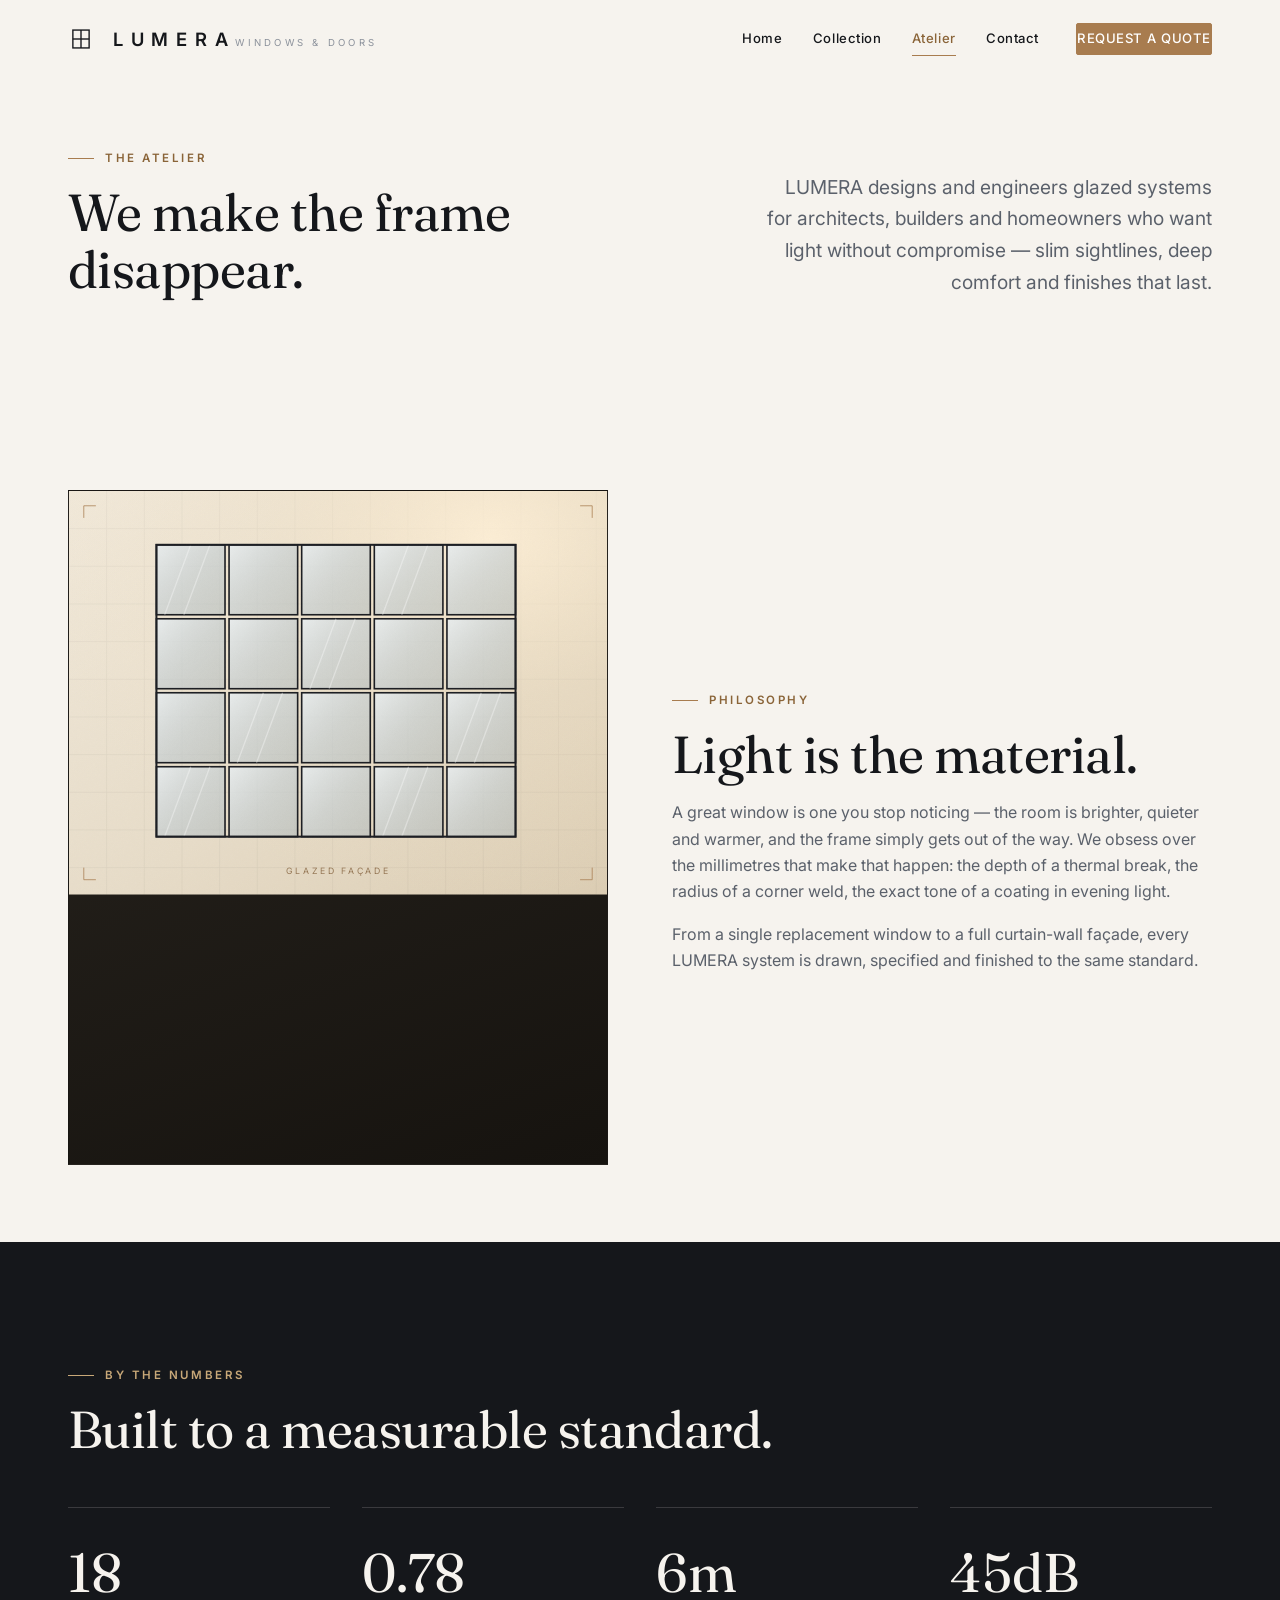
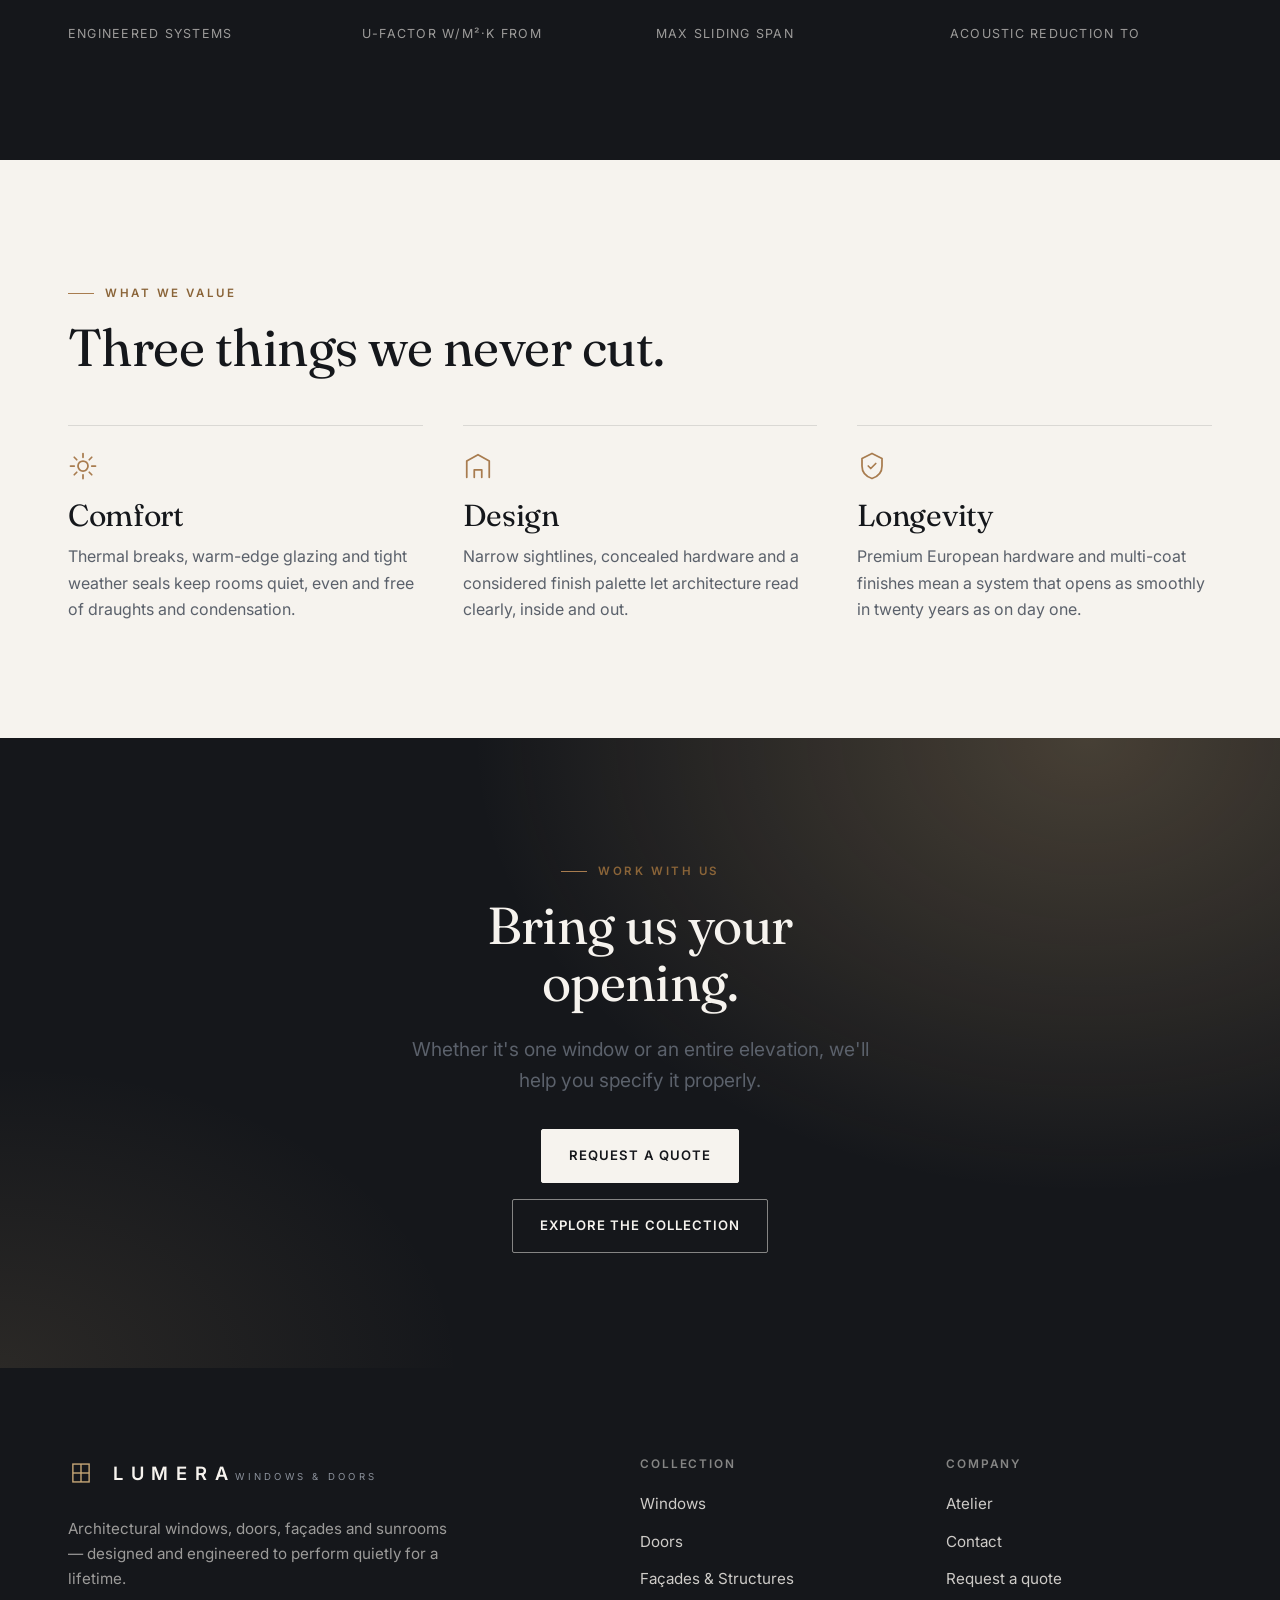
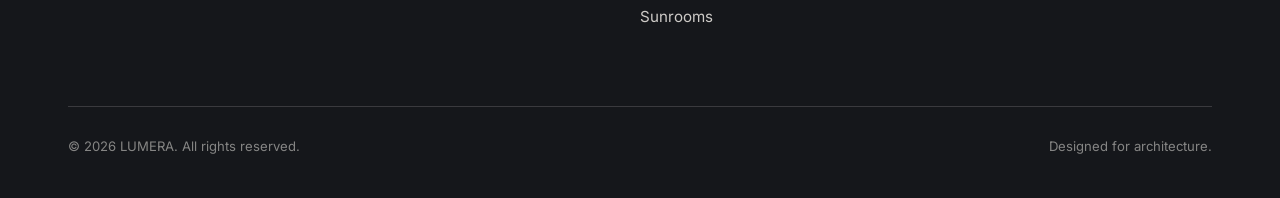
==== about.html @ 0ea1a7c3 "Build LUMERA windows & doors website Premium, fully-rebranded marketing & catalogue site for LUMERA " ====
<!DOCTYPE html>
<html lang="en">
<head>
  <meta charset="UTF-8" />
  <meta name="viewport" content="width=device-width, initial-scale=1.0" />
  <title>Atelier — LUMERA Windows &amp; Doors</title>
  <meta name="description" content="LUMERA is a house of glazed architecture — precision aluminium, natural timber and high-performance glass, engineered into systems that disappear into the design." />
  <link rel="icon" type="image/svg+xml" href="assets/img/favicon.svg" />
  <link rel="preconnect" href="https://fonts.googleapis.com" />
  <link rel="preconnect" href="https://fonts.gstatic.com" crossorigin />
  <link rel="stylesheet" href="assets/css/styles.css" />
</head>
<body>
  <header class="site-header is-solid">
    <div class="container site-header__inner">
      <a class="brand" href="index.html" aria-label="LUMERA home">
        <svg class="brand__mark" viewBox="0 0 32 32" aria-hidden="true"><g fill="none" stroke="currentColor" stroke-width="1.7"><rect x="6" y="5" width="20" height="22"/><line x1="16" y1="5" x2="16" y2="27"/><line x1="6" y1="16" x2="26" y2="16"/></g></svg>
        <span><span class="brand__name">LUMERA</span><span class="brand__sub">Windows &amp; Doors</span></span>
      </a>
      <button class="nav-toggle" aria-label="Menu" aria-expanded="false"><span></span><span></span><span></span></button>
      <nav class="nav">
        <a href="index.html">Home</a>
        <a href="products.html">Collection</a>
        <a href="about.html" aria-current="page">Atelier</a>
        <a href="contact.html">Contact</a>
        <a class="btn btn--bronze nav__cta" href="contact.html">Request a quote</a>
      </nav>
    </div>
  </header>

  <main>
    <section class="section" style="padding-top:140px">
      <div class="container">
        <div class="section-head section-head--split">
          <div class="reveal">
            <span class="eyebrow">The atelier</span>
            <h2>We make the frame disappear.</h2>
          </div>
          <div class="section-head__aside reveal">
            <p class="lead">LUMERA designs and engineers glazed systems for architects, builders and homeowners who want light without compromise — slim sightlines, deep comfort and finishes that last.</p>
          </div>
        </div>
      </div>
    </section>

    <section class="section section--tight">
      <div class="container">
        <div class="split">
          <div class="split__media reveal" data-scene="Curtain Wall" data-scene-label="Glazed façade"></div>
          <div class="reveal">
            <span class="eyebrow">Philosophy</span>
            <h2>Light is the material.</h2>
            <p class="muted mt-2">A great window is one you stop noticing — the room is brighter, quieter and warmer, and the frame simply gets out of the way. We obsess over the millimetres that make that happen: the depth of a thermal break, the radius of a corner weld, the exact tone of a coating in evening light.</p>
            <p class="muted mt-2">From a single replacement window to a full curtain-wall façade, every LUMERA system is drawn, specified and finished to the same standard.</p>
          </div>
        </div>
      </div>
    </section>

    <section class="section section--dark">
      <div class="container">
        <div class="section-head reveal">
          <span class="eyebrow">By the numbers</span>
          <h2>Built to a measurable standard.</h2>
        </div>
        <dl class="grid stats">
          <div class="stat reveal"><dd>18</dd><dt>Engineered systems</dt></div>
          <div class="stat reveal"><dd>0.78</dd><dt>U-factor W/m²·K from</dt></div>
          <div class="stat reveal"><dd>6m</dd><dt>Max sliding span</dt></div>
          <div class="stat reveal"><dd>45dB</dd><dt>Acoustic reduction to</dt></div>
        </dl>
      </div>
    </section>

    <section class="section">
      <div class="container">
        <div class="section-head reveal">
          <span class="eyebrow">What we value</span>
          <h2>Three things we never cut.</h2>
        </div>
        <div class="grid values">
          <div class="value reveal">
            <svg class="value__icon" viewBox="0 0 24 24" fill="none" stroke="currentColor" stroke-width="1.4" stroke-linecap="round" stroke-linejoin="round"><circle cx="12" cy="12" r="4"/><path d="M12 2v3M12 19v3M2 12h3M19 12h3M5 5l2 2M17 17l2 2M19 5l-2 2M7 17l-2 2"/></svg>
            <h3>Comfort</h3>
            <p>Thermal breaks, warm-edge glazing and tight weather seals keep rooms quiet, even and free of draughts and condensation.</p>
          </div>
          <div class="value reveal">
            <svg class="value__icon" viewBox="0 0 24 24" fill="none" stroke="currentColor" stroke-width="1.4" stroke-linecap="round" stroke-linejoin="round"><path d="M3 21V8l9-5 9 5v13"/><path d="M9 21v-6h6v6"/></svg>
            <h3>Design</h3>
            <p>Narrow sightlines, concealed hardware and a considered finish palette let architecture read clearly, inside and out.</p>
          </div>
          <div class="value reveal">
            <svg class="value__icon" viewBox="0 0 24 24" fill="none" stroke="currentColor" stroke-width="1.4" stroke-linecap="round" stroke-linejoin="round"><path d="M12 2 4 6v6c0 5 3.4 8.5 8 10 4.6-1.5 8-5 8-10V6z"/><path d="m9 12 2 2 4-4"/></svg>
            <h3>Longevity</h3>
            <p>Premium European hardware and multi-coat finishes mean a system that opens as smoothly in twenty years as on day one.</p>
          </div>
        </div>
      </div>
    </section>

    <section class="section cta">
      <div class="cta__bg"></div>
      <div class="container cta__inner reveal">
        <span class="eyebrow">Work with us</span>
        <h2>Bring us your opening.</h2>
        <p class="lead" style="margin-inline:auto">Whether it's one window or an entire elevation, we'll help you specify it properly.</p>
        <div class="cta__actions">
          <a class="btn btn--on-dark" href="contact.html">Request a quote</a>
          <a class="btn btn--ghost" style="border-color:rgba(246,243,238,.5);color:var(--bone)" href="products.html">Explore the collection</a>
        </div>
      </div>
    </section>
  </main>

  <footer class="site-footer">
    <div class="container">
      <div class="footer-grid">
        <div>
          <a class="brand" href="index.html">
            <svg class="brand__mark" viewBox="0 0 32 32" aria-hidden="true" style="color:var(--bronze-soft)"><g fill="none" stroke="currentColor" stroke-width="1.7"><rect x="6" y="5" width="20" height="22"/><line x1="16" y1="5" x2="16" y2="27"/><line x1="6" y1="16" x2="26" y2="16"/></g></svg>
            <span><span class="brand__name">LUMERA</span><span class="brand__sub">Windows &amp; Doors</span></span>
          </a>
          <p class="footer-about">Architectural windows, doors, façades and sunrooms — designed and engineered to perform quietly for a lifetime.</p>
        </div>
        <div class="footer-col">
          <h4>Collection</h4>
          <ul>
            <li><a href="products.html?category=windows">Windows</a></li>
            <li><a href="products.html?category=doors">Doors</a></li>
            <li><a href="products.html?category=facades">Façades &amp; Structures</a></li>
            <li><a href="products.html?category=sunrooms">Sunrooms</a></li>
          </ul>
        </div>
        <div class="footer-col">
          <h4>Company</h4>
          <ul>
            <li><a href="about.html">Atelier</a></li>
            <li><a href="contact.html">Contact</a></li>
            <li><a href="contact.html">Request a quote</a></li>
          </ul>
        </div>
      </div>
      <div class="footer-bottom">
        <span>© <span data-year>2026</span> LUMERA. All rights reserved.</span>
        <span>Designed for architecture.</span>
      </div>
    </div>
  </footer>

  <script src="assets/js/products.js"></script>
  <script src="assets/js/art.js"></script>
  <script src="assets/js/main.js"></script>
</body>
</html>
---- assets/css/styles.css ----
/* ==========================================================================
   LUMERA — Windows & Doors
   Design system
   ========================================================================== */

@import url("https://fonts.googleapis.com/css2?family=Fraunces:ital,opsz,wght@0,9..144,400;0,9..144,500;0,9..144,600;1,9..144,400&family=Inter:wght@400;500;600&display=swap");

:root {
  /* Palette */
  --ink:        #15171b;
  --ink-2:      #2b2f36;
  --ink-soft:   #5b616b;
  --ink-faint:  #8b919b;
  --bone:       #f6f3ee;
  --bone-2:     #efeae1;
  --white:      #ffffff;
  --bronze:     #a87c4f;
  --bronze-deep:#8a6438;
  --bronze-soft:#c8a878;
  --line:       rgba(21, 23, 27, 0.12);
  --line-soft:  rgba(21, 23, 27, 0.07);
  --line-dark:  rgba(246, 243, 238, 0.16);

  /* Type */
  --serif: "Fraunces", Georgia, "Times New Roman", serif;
  --sans:  "Inter", system-ui, -apple-system, "Segoe UI", Roboto, sans-serif;

  /* Spacing / shape */
  --container: 1240px;
  --gap: clamp(1.25rem, 4vw, 2.5rem);
  --radius: 2px;
  --shadow: 0 24px 60px -30px rgba(21, 23, 27, 0.35);
  --ease: cubic-bezier(0.22, 0.61, 0.36, 1);
}

/* ---------- Reset ---------- */
*, *::before, *::after { box-sizing: border-box; }
* { margin: 0; }
html { scroll-behavior: smooth; -webkit-text-size-adjust: 100%; }
body {
  font-family: var(--sans);
  font-size: 16px;
  line-height: 1.65;
  color: var(--ink);
  background: var(--bone);
  -webkit-font-smoothing: antialiased;
  text-rendering: optimizeLegibility;
}
img, svg { display: block; max-width: 100%; }
a { color: inherit; text-decoration: none; }
button { font: inherit; cursor: pointer; }
ul { list-style: none; padding: 0; }

/* ---------- Layout ---------- */
.container {
  width: 100%;
  max-width: var(--container);
  margin-inline: auto;
  padding-inline: clamp(1.25rem, 5vw, 3rem);
}
.section { padding-block: clamp(4rem, 9vw, 8rem); }
.section--tight { padding-block: clamp(3rem, 6vw, 5rem); }
.section--dark { background: var(--ink); color: var(--bone); }
.section--bone2 { background: var(--bone-2); }

/* ---------- Typography ---------- */
.display {
  font-family: var(--serif);
  font-weight: 400;
  line-height: 1.04;
  letter-spacing: -0.01em;
  font-size: clamp(2.6rem, 7vw, 5.4rem);
}
h1, h2, h3, h4 { font-family: var(--serif); font-weight: 400; line-height: 1.1; letter-spacing: -0.01em; }
h2 { font-size: clamp(2rem, 4.5vw, 3.25rem); }
h3 { font-size: clamp(1.4rem, 2.5vw, 1.9rem); }

.eyebrow {
  font-family: var(--sans);
  font-size: 0.72rem;
  font-weight: 600;
  letter-spacing: 0.22em;
  text-transform: uppercase;
  color: var(--bronze-deep);
  display: inline-flex;
  align-items: center;
  gap: 0.7rem;
}
.eyebrow::before {
  content: "";
  width: 26px;
  height: 1px;
  background: var(--bronze);
}
.section--dark .eyebrow { color: var(--bronze-soft); }
.section--dark .eyebrow::before { background: var(--bronze-soft); }

.lead { font-size: clamp(1.05rem, 1.6vw, 1.2rem); color: var(--ink-soft); max-width: 60ch; }
.section--dark .lead { color: rgba(246, 243, 238, 0.72); }
.muted { color: var(--ink-soft); }

/* ---------- Buttons ---------- */
.btn {
  display: inline-flex;
  align-items: center;
  gap: 0.6rem;
  padding: 0.95rem 1.7rem;
  font-size: 0.82rem;
  font-weight: 600;
  letter-spacing: 0.08em;
  text-transform: uppercase;
  border: 1px solid var(--ink);
  border-radius: var(--radius);
  background: var(--ink);
  color: var(--bone);
  transition: background 0.35s var(--ease), color 0.35s var(--ease),
              border-color 0.35s var(--ease), transform 0.35s var(--ease);
}
.btn:hover { background: transparent; color: var(--ink); transform: translateY(-2px); }
.btn--ghost { background: transparent; color: var(--ink); }
.btn--ghost:hover { background: var(--ink); color: var(--bone); }
.btn--bronze { background: var(--bronze); border-color: var(--bronze); color: var(--white); }
.btn--bronze:hover { background: transparent; color: var(--bronze-deep); border-color: var(--bronze-deep); }
.btn--on-dark { border-color: var(--bone); background: var(--bone); color: var(--ink); }
.btn--on-dark:hover { background: transparent; color: var(--bone); }

.textlink {
  display: inline-flex;
  align-items: center;
  gap: 0.5rem;
  font-size: 0.82rem;
  font-weight: 600;
  letter-spacing: 0.06em;
  text-transform: uppercase;
  color: var(--ink);
  padding-bottom: 2px;
  border-bottom: 1px solid var(--line);
  transition: gap 0.3s var(--ease), border-color 0.3s var(--ease);
}
.textlink:hover { gap: 0.85rem; border-color: var(--bronze); }
.textlink svg { width: 16px; height: 16px; }

/* ==========================================================================
   Header
   ========================================================================== */
.site-header {
  position: fixed;
  inset: 0 0 auto 0;
  z-index: 100;
  transition: background 0.4s var(--ease), box-shadow 0.4s var(--ease),
              border-color 0.4s var(--ease);
  border-bottom: 1px solid transparent;
}
.site-header__inner {
  display: flex;
  align-items: center;
  justify-content: space-between;
  height: 78px;
}
.site-header.is-solid {
  background: rgba(246, 243, 238, 0.86);
  backdrop-filter: blur(14px);
  -webkit-backdrop-filter: blur(14px);
  border-bottom-color: var(--line-soft);
}
.site-header.is-dark:not(.is-solid) { color: var(--bone); }

.brand { display: inline-flex; align-items: center; gap: 0.7rem; }
.brand__mark { width: 26px; height: 26px; flex: none; }
.brand__name {
  font-family: var(--sans);
  font-weight: 600;
  font-size: 1.15rem;
  letter-spacing: 0.42em;
  padding-left: 0.42em; /* optical balance for tracking */
}
.brand__sub {
  font-size: 0.6rem;
  letter-spacing: 0.34em;
  text-transform: uppercase;
  color: var(--ink-faint);
  margin-top: 2px;
}
.is-dark:not(.is-solid) .brand__sub { color: rgba(246,243,238,0.6); }

.nav { display: flex; align-items: center; gap: clamp(1.2rem, 2.4vw, 2.4rem); }
.nav a {
  font-size: 0.82rem;
  font-weight: 500;
  letter-spacing: 0.04em;
  position: relative;
  padding: 0.25rem 0;
  transition: color 0.3s var(--ease);
}
.nav a::after {
  content: "";
  position: absolute;
  left: 0; bottom: -2px;
  width: 0; height: 1px;
  background: var(--bronze);
  transition: width 0.3s var(--ease);
}
.nav a:hover::after, .nav a[aria-current="page"]::after { width: 100%; }
.nav a[aria-current="page"] { color: var(--bronze-deep); }
.is-dark:not(.is-solid) .nav a[aria-current="page"] { color: var(--bronze-soft); }
.nav__cta { margin-left: 0.4rem; }

.nav-toggle { display: none; }

@media (max-width: 900px) {
  .nav__cta { display: none; }
}
@media (max-width: 760px) {
  .nav-toggle {
    display: inline-flex;
    flex-direction: column;
    gap: 5px;
    background: none;
    border: 0;
    padding: 8px;
  }
  .nav-toggle span {
    width: 24px; height: 2px;
    background: currentColor;
    transition: transform 0.3s var(--ease), opacity 0.3s var(--ease);
  }
  body.nav-open .nav-toggle span:nth-child(1) { transform: translateY(7px) rotate(45deg); }
  body.nav-open .nav-toggle span:nth-child(2) { opacity: 0; }
  body.nav-open .nav-toggle span:nth-child(3) { transform: translateY(-7px) rotate(-45deg); }

  .nav {
    position: fixed;
    inset: 78px 0 auto 0;
    flex-direction: column;
    align-items: flex-start;
    gap: 0;
    background: var(--bone);
    color: var(--ink);
    border-bottom: 1px solid var(--line);
    padding: 1rem clamp(1.25rem, 5vw, 3rem) 2rem;
    transform: translateY(-12px);
    opacity: 0;
    pointer-events: none;
    transition: transform 0.3s var(--ease), opacity 0.3s var(--ease);
  }
  body.nav-open .nav { transform: translateY(0); opacity: 1; pointer-events: auto; }
  .nav a { width: 100%; padding: 1rem 0; border-bottom: 1px solid var(--line-soft); font-size: 1rem; }
}

/* ==========================================================================
   Hero
   ========================================================================== */
.hero {
  position: relative;
  min-height: 100svh;
  display: flex;
  align-items: flex-end;
  color: var(--bone);
  overflow: hidden;
  background: linear-gradient(180deg, #2a2622 0%, #1b1814 40%, #14110e 100%);
}
.hero__bg {
  position: absolute;
  inset: 0;
  background:
    radial-gradient(120% 90% at 78% 8%, rgba(200, 168, 120, 0.30), transparent 55%),
    radial-gradient(140% 120% at 16% 100%, rgba(20, 17, 14, 0.9), transparent 60%),
    linear-gradient(180deg, #322b24 0%, #1d1813 55%, #141008 100%);
}
.hero__grid {
  position: absolute;
  inset: 0;
  background-image:
    linear-gradient(rgba(246, 243, 238, 0.05) 1px, transparent 1px),
    linear-gradient(90deg, rgba(246, 243, 238, 0.05) 1px, transparent 1px);
  background-size: 88px 88px;
  mask-image: linear-gradient(180deg, transparent, #000 30%, #000 70%, transparent);
}
.hero__glow {
  position: absolute;
  right: -6%; top: 12%;
  width: 46vw; height: 64vh;
  background: radial-gradient(closest-side, rgba(255, 234, 200, 0.5), transparent 72%);
  filter: blur(8px);
}
.hero__scrim {
  position: absolute;
  inset: 0;
  z-index: 1;
  background:
    linear-gradient(90deg, rgba(15,12,9,0.82) 0%, rgba(15,12,9,0.42) 36%, rgba(15,12,9,0) 68%),
    linear-gradient(0deg, rgba(15,12,9,0.7) 0%, rgba(15,12,9,0) 42%);
  pointer-events: none;
}
.hero__inner { position: relative; z-index: 2; width: 100%; padding-block: clamp(3rem, 9vh, 7rem); }
.hero__eyebrow { color: var(--bronze-soft); }
.hero__eyebrow::before { background: var(--bronze-soft); }
.hero h1 { margin-top: 1.4rem; max-width: 16ch; }
.hero h1 em { font-style: italic; color: var(--bronze-soft); }
.hero__lead { margin-top: 1.6rem; max-width: 48ch; color: rgba(246, 243, 238, 0.78); font-size: clamp(1.05rem, 1.6vw, 1.25rem); }
.hero__actions { margin-top: 2.4rem; display: flex; flex-wrap: wrap; gap: 1rem; }
.hero__meta {
  margin-top: clamp(2.5rem, 6vh, 4.5rem);
  display: flex;
  flex-wrap: wrap;
  gap: clamp(1.5rem, 5vw, 4rem);
  padding-top: 2rem;
  border-top: 1px solid var(--line-dark);
}
.hero__meta div { min-width: 120px; }
.hero__meta dt { font-size: 0.72rem; letter-spacing: 0.16em; text-transform: uppercase; color: rgba(246,243,238,0.55); }
.hero__meta dd { font-family: var(--serif); font-size: clamp(1.6rem, 3vw, 2.4rem); margin-top: 0.3rem; }

.scroll-cue {
  position: absolute;
  left: 50%; bottom: 1.6rem;
  transform: translateX(-50%);
  z-index: 2;
  font-size: 0.66rem;
  letter-spacing: 0.24em;
  text-transform: uppercase;
  color: rgba(246, 243, 238, 0.6);
  display: flex; flex-direction: column; align-items: center; gap: 0.5rem;
}
.scroll-cue span { width: 1px; height: 34px; background: linear-gradient(var(--bronze-soft), transparent); animation: cue 2.2s var(--ease) infinite; }
@keyframes cue { 0%,100% { opacity: 0.2; transform: scaleY(0.5); transform-origin: top; } 50% { opacity: 1; transform: scaleY(1); } }

/* ==========================================================================
   Generic helpers
   ========================================================================== */
.section-head { max-width: var(--container); }
.section-head h2 { margin-top: 1rem; }
.section-head--split {
  display: grid;
  grid-template-columns: 1fr;
  gap: 1.5rem;
  align-items: end;
}
@media (min-width: 880px) {
  .section-head--split { grid-template-columns: 1.5fr 1fr; }
  .section-head--split .section-head__aside { text-align: right; }
}

.grid { display: grid; gap: var(--gap); }

/* ---------- Marquee strip ---------- */
.strip {
  border-block: 1px solid var(--line);
  background: var(--bone-2);
  overflow: hidden;
}
.strip__track {
  display: flex;
  gap: 3rem;
  padding-block: 1.1rem;
  white-space: nowrap;
  width: max-content;
  animation: marquee 38s linear infinite;
}
.strip__track span {
  font-family: var(--serif);
  font-size: 1.1rem;
  color: var(--ink-soft);
  display: inline-flex; align-items: center; gap: 3rem;
}
.strip__track span::after { content: "✦"; color: var(--bronze); font-size: 0.7rem; }
@keyframes marquee { from { transform: translateX(0); } to { transform: translateX(-50%); } }

/* ==========================================================================
   Categories
   ========================================================================== */
.cat-grid { grid-template-columns: 1fr; }
@media (min-width: 720px) { .cat-grid { grid-template-columns: repeat(2, 1fr); } }
@media (min-width: 1040px) { .cat-grid { grid-template-columns: repeat(4, 1fr); } }

.cat-card {
  position: relative;
  display: flex;
  flex-direction: column;
  justify-content: flex-end;
  min-height: 340px;
  padding: 1.6rem;
  border: 1px solid var(--line);
  background: var(--white);
  overflow: hidden;
  transition: transform 0.45s var(--ease), box-shadow 0.45s var(--ease);
}
.cat-card:hover { transform: translateY(-6px); box-shadow: var(--shadow); }
.cat-card__art { position: absolute; inset: 0; overflow: hidden; }
.cat-card__art::after {
  content: "";
  position: absolute; inset: 0;
  background: linear-gradient(180deg, rgba(21,23,27,0) 30%, rgba(21,23,27,0.05) 100%);
}
.cat-card__index { position: relative; font-family: var(--serif); font-size: 0.9rem; color: var(--bronze-deep); }
.cat-card__title { position: relative; margin-top: 0.4rem; }
.cat-card__count { position: relative; margin-top: 0.6rem; font-size: 0.8rem; letter-spacing: 0.04em; color: var(--ink-soft); display: flex; align-items: center; gap: 0.5rem; }
.cat-card__count svg { width: 15px; height: 15px; transition: transform 0.3s var(--ease); }
.cat-card:hover .cat-card__count svg { transform: translateX(4px); }

/* Abstract SVG-ish art via gradients per category */
.art--windows  { background: linear-gradient(135deg, #e9e2d6, #d7cdbb); }
.art--doors    { background: linear-gradient(135deg, #ded6c8, #c9bda8); }
.art--facades  { background: linear-gradient(135deg, #dfe2e4, #c4cace); }
.art--sunrooms { background: linear-gradient(135deg, #ece4d2, #d8c9a9); }
.cat-card__lines {
  position: absolute; inset: 0;
  background-image:
    linear-gradient(rgba(21,23,27,0.10) 1px, transparent 1px),
    linear-gradient(90deg, rgba(21,23,27,0.10) 1px, transparent 1px);
  background-size: 40px 40px;
  mask-image: radial-gradient(120% 90% at 80% 0%, #000, transparent 70%);
}

/* ==========================================================================
   Feature split
   ========================================================================== */
.split { display: grid; gap: clamp(2rem, 5vw, 4rem); align-items: center; }
@media (min-width: 920px) { .split { grid-template-columns: 1fr 1fr; } .split--reverse .split__media { order: 2; } }
.split__media {
  position: relative;
  aspect-ratio: 4 / 5;
  background: linear-gradient(160deg, #2a2620, #16130f);
  overflow: hidden;
  border: 1px solid var(--line);
}
.split__media .placeholder-note { color: rgba(246,243,238,0.5); }
.split__media-grid {
  position: absolute; inset: 0;
  background-image:
    linear-gradient(rgba(200,168,120,0.18) 1px, transparent 1px),
    linear-gradient(90deg, rgba(200,168,120,0.18) 1px, transparent 1px);
  background-size: 56px 56px;
  mask-image: radial-gradient(120% 100% at 50% 10%, #000, transparent 75%);
}
.split__media-glow { position: absolute; inset: 0; background: radial-gradient(80% 60% at 70% 20%, rgba(255,234,200,0.28), transparent 70%); }
.split h2 { margin-top: 1rem; }
.split__list { margin-top: 1.8rem; display: grid; gap: 1.1rem; }
.split__list li { display: grid; grid-template-columns: auto 1fr; gap: 1rem; align-items: start; padding-bottom: 1.1rem; border-bottom: 1px solid var(--line-soft); }
.split__list .n { font-family: var(--serif); color: var(--bronze-deep); font-size: 1.1rem; }
.split__list strong { display: block; font-weight: 600; }
.split__list p { margin-top: 0.2rem; color: var(--ink-soft); font-size: 0.95rem; }

/* ==========================================================================
   Spec / performance band
   ========================================================================== */
.specband { display: grid; gap: 2rem; }
@media (min-width: 760px) { .specband { grid-template-columns: repeat(2, 1fr); } }
@media (min-width: 1040px) { .specband { grid-template-columns: repeat(4, 1fr); } }
.specband__item { padding-top: 1.4rem; border-top: 1px solid var(--line-dark); }
.specband__icon { width: 30px; height: 30px; color: var(--bronze-soft); }
.specband__val { font-family: var(--serif); font-size: clamp(1.6rem, 3vw, 2.2rem); margin-top: 1rem; }
.specband__label { margin-top: 0.4rem; font-size: 0.78rem; letter-spacing: 0.1em; text-transform: uppercase; color: rgba(246,243,238,0.6); }

/* ==========================================================================
   Products grid + filter
   ========================================================================== */
.filterbar { display: flex; flex-wrap: wrap; gap: 0.6rem; margin-top: 2.5rem; }
.filterbar button {
  padding: 0.6rem 1.2rem;
  font-size: 0.78rem;
  font-weight: 600;
  letter-spacing: 0.06em;
  text-transform: uppercase;
  background: transparent;
  border: 1px solid var(--line);
  border-radius: 100px;
  color: var(--ink-soft);
  transition: all 0.3s var(--ease);
}
.filterbar button:hover { border-color: var(--ink); color: var(--ink); }
.filterbar button.is-active { background: var(--ink); border-color: var(--ink); color: var(--bone); }

.product-grid { grid-template-columns: 1fr; margin-top: 3rem; }
@media (min-width: 640px) { .product-grid { grid-template-columns: repeat(2, 1fr); } }
@media (min-width: 1000px) { .product-grid { grid-template-columns: repeat(3, 1fr); } }

.pcard {
  display: flex;
  flex-direction: column;
  background: var(--white);
  border: 1px solid var(--line);
  overflow: hidden;
  transition: transform 0.45s var(--ease), box-shadow 0.45s var(--ease), border-color 0.45s var(--ease);
}
.pcard:hover { transform: translateY(-6px); box-shadow: var(--shadow); border-color: transparent; }
.pcard__media {
  position: relative;
  aspect-ratio: 4 / 3;
  overflow: hidden;
  background: linear-gradient(160deg, #ece5d8, #d4c8b4);
}
.pcard__media .cat-card__lines { mask-image: radial-gradient(120% 100% at 70% 10%, #000, transparent 72%); }
.pcard__media img { width: 100%; height: 100%; object-fit: cover; }
.pcard__series {
  position: absolute; top: 0.9rem; left: 0.9rem;
  font-size: 0.66rem; font-weight: 600; letter-spacing: 0.16em; text-transform: uppercase;
  color: var(--ink); background: rgba(246,243,238,0.9);
  padding: 0.35rem 0.7rem; border-radius: 100px;
}
.pcard__code {
  position: absolute; bottom: 0.9rem; right: 0.9rem;
  font-family: var(--serif); font-size: 0.8rem; color: var(--ink-2);
  background: rgba(246,243,238,0.85); padding: 0.2rem 0.6rem;
}
.pcard__body { padding: 1.4rem; display: flex; flex-direction: column; flex: 1; }
.pcard__type { font-size: 0.72rem; letter-spacing: 0.14em; text-transform: uppercase; color: var(--bronze-deep); }
.pcard__title { margin-top: 0.5rem; font-size: 1.25rem; }
.pcard__desc { margin-top: 0.7rem; color: var(--ink-soft); font-size: 0.92rem; flex: 1; }
.pcard__foot { margin-top: 1.3rem; display: flex; align-items: center; justify-content: space-between; padding-top: 1rem; border-top: 1px solid var(--line-soft); }
.pcard__uf { font-size: 0.78rem; color: var(--ink-soft); }
.pcard__uf b { font-family: var(--serif); color: var(--ink); font-weight: 500; }
.pcard__arrow { width: 34px; height: 34px; border: 1px solid var(--line); border-radius: 100px; display: grid; place-items: center; transition: all 0.3s var(--ease); }
.pcard:hover .pcard__arrow { background: var(--bronze); border-color: var(--bronze); color: var(--white); }
.pcard__arrow svg { width: 16px; height: 16px; }

.empty { padding: 4rem 0; text-align: center; color: var(--ink-soft); }

/* ==========================================================================
   Product detail
   ========================================================================== */
.detail { padding-top: 120px; }
.crumbs { font-size: 0.78rem; letter-spacing: 0.04em; color: var(--ink-soft); display: flex; gap: 0.5rem; align-items: center; flex-wrap: wrap; }
.crumbs a:hover { color: var(--bronze-deep); }
.crumbs span { color: var(--ink-faint); }

.detail__top { display: grid; gap: clamp(2rem, 5vw, 4rem); margin-top: 2rem; }
@media (min-width: 940px) { .detail__top { grid-template-columns: 1.05fr 0.95fr; align-items: start; } }
.detail__media {
  position: relative;
  aspect-ratio: 1 / 1;
  background: linear-gradient(160deg, #2a2620, #15120e);
  border: 1px solid var(--line);
  overflow: hidden;
  position: sticky; top: 100px;
}
.detail__media img { width: 100%; height: 100%; object-fit: cover; }
@media (max-width: 939px) { .detail__media { position: relative; top: 0; } }

.detail__series { font-size: 0.74rem; letter-spacing: 0.18em; text-transform: uppercase; color: var(--bronze-deep); }
.detail h1 { margin-top: 0.8rem; font-size: clamp(2rem, 4.5vw, 3.2rem); }
.detail__tagline { margin-top: 1rem; font-size: 1.15rem; color: var(--ink-soft); font-style: italic; font-family: var(--serif); }
.detail__summary { margin-top: 1.6rem; color: var(--ink-2); }
.detail__highlights { margin-top: 2rem; display: grid; gap: 0.9rem; }
.detail__highlights li { display: grid; grid-template-columns: auto 1fr; gap: 0.8rem; align-items: start; }
.detail__highlights svg { width: 20px; height: 20px; color: var(--bronze); margin-top: 2px; }
.detail__actions { margin-top: 2.4rem; display: flex; flex-wrap: wrap; gap: 1rem; }

.spectable { margin-top: 1.5rem; border-top: 1px solid var(--line); }
.spectable__row { display: grid; grid-template-columns: 1fr 1fr; gap: 1rem; padding: 1rem 0; border-bottom: 1px solid var(--line-soft); }
.spectable__row dt { color: var(--ink-soft); font-size: 0.92rem; }
.spectable__row dd { font-weight: 500; text-align: right; }

.perf-grid { display: grid; grid-template-columns: repeat(2, 1fr); gap: 1px; background: var(--line); border: 1px solid var(--line); margin-top: 1.5rem; }
@media (min-width: 560px) { .perf-grid { grid-template-columns: repeat(3, 1fr); } }
.perf-cell { background: var(--bone); padding: 1.3rem 1.1rem; }
.perf-cell__icon { width: 26px; height: 26px; color: var(--bronze-deep); }
.perf-cell__val { font-family: var(--serif); font-size: 1.25rem; margin-top: 0.8rem; }
.perf-cell__label { margin-top: 0.3rem; font-size: 0.72rem; letter-spacing: 0.08em; text-transform: uppercase; color: var(--ink-soft); }

.chips { display: flex; flex-wrap: wrap; gap: 0.5rem; margin-top: 1.2rem; }
.chip { font-size: 0.78rem; padding: 0.4rem 0.9rem; border: 1px solid var(--line); border-radius: 100px; color: var(--ink-soft); }

.detail__cols { display: grid; gap: clamp(2rem, 5vw, 3.5rem); margin-top: clamp(3rem, 6vw, 5rem); }
@media (min-width: 880px) { .detail__cols { grid-template-columns: 1fr 1fr; } }

/* ==========================================================================
   CTA band
   ========================================================================== */
.cta {
  position: relative;
  overflow: hidden;
  background: var(--ink);
  color: var(--bone);
}
.cta__bg {
  position: absolute; inset: 0;
  background:
    radial-gradient(80% 120% at 85% 0%, rgba(200,168,120,0.28), transparent 60%),
    radial-gradient(60% 80% at 0% 100%, rgba(200,168,120,0.12), transparent 60%);
}
.cta__inner { position: relative; text-align: center; max-width: 56ch; margin-inline: auto; }
.cta h2 { margin: 1rem 0 1.4rem; }
.cta__actions { display: flex; flex-wrap: wrap; gap: 1rem; justify-content: center; margin-top: 2rem; }

/* ==========================================================================
   Forms
   ========================================================================== */
.form { display: grid; gap: 1.3rem; }
.form__row { display: grid; gap: 1.3rem; }
@media (min-width: 620px) { .form__row { grid-template-columns: 1fr 1fr; } }
.field { display: grid; gap: 0.5rem; }
.field label { font-size: 0.76rem; letter-spacing: 0.08em; text-transform: uppercase; color: var(--ink-soft); font-weight: 600; }
.field input, .field select, .field textarea {
  font: inherit;
  padding: 0.85rem 1rem;
  background: var(--white);
  border: 1px solid var(--line);
  border-radius: var(--radius);
  color: var(--ink);
  transition: border-color 0.3s var(--ease), box-shadow 0.3s var(--ease);
}
.field textarea { resize: vertical; min-height: 130px; }
.field input:focus, .field select:focus, .field textarea:focus {
  outline: none;
  border-color: var(--bronze);
  box-shadow: 0 0 0 3px rgba(168, 124, 79, 0.14);
}
.form__note { font-size: 0.86rem; color: var(--ink-soft); }
.form__success {
  display: none;
  padding: 1rem 1.2rem;
  background: rgba(168,124,79,0.12);
  border: 1px solid var(--bronze);
  border-radius: var(--radius);
  color: var(--bronze-deep);
  font-size: 0.92rem;
}
.form__success.is-visible { display: block; }

.contact-grid { display: grid; gap: clamp(2rem, 5vw, 4rem); }
@media (min-width: 920px) { .contact-grid { grid-template-columns: 1fr 1.2fr; } }
.contact-info dl { margin-top: 2rem; display: grid; gap: 1.6rem; }
.contact-info dt { font-size: 0.74rem; letter-spacing: 0.14em; text-transform: uppercase; color: var(--bronze-deep); }
.contact-info dd { margin-top: 0.4rem; font-size: 1.05rem; }

/* ==========================================================================
   About
   ========================================================================== */
.values { grid-template-columns: 1fr; margin-top: 3rem; }
@media (min-width: 720px) { .values { grid-template-columns: repeat(3, 1fr); } }
.value { padding-top: 1.6rem; border-top: 1px solid var(--line); }
.value__icon { width: 30px; height: 30px; color: var(--bronze); }
.value h3 { margin-top: 1.1rem; }
.value p { margin-top: 0.7rem; color: var(--ink-soft); }

.stats { grid-template-columns: repeat(2, 1fr); margin-top: 3rem; gap: 2rem; }
@media (min-width: 760px) { .stats { grid-template-columns: repeat(4, 1fr); } }
.stat { border-top: 1px solid var(--line-dark); padding-top: 1.3rem; }
.stat dd { font-family: var(--serif); font-size: clamp(2.2rem, 5vw, 3.4rem); }
.stat dt { margin-top: 0.4rem; font-size: 0.78rem; letter-spacing: 0.1em; text-transform: uppercase; color: rgba(246,243,238,0.6); }

/* ==========================================================================
   Footer
   ========================================================================== */
.site-footer { background: var(--ink); color: var(--bone); padding-block: clamp(3.5rem, 7vw, 6rem) 2.5rem; }
.footer-grid { display: grid; gap: 2.5rem; }
@media (min-width: 760px) { .footer-grid { grid-template-columns: 2fr 1fr 1fr; } }
.site-footer .brand__name { color: var(--bone); }
.footer-about { max-width: 38ch; margin-top: 1.4rem; color: rgba(246,243,238,0.6); font-size: 0.95rem; }
.footer-col h4 { font-family: var(--sans); font-size: 0.74rem; letter-spacing: 0.16em; text-transform: uppercase; color: rgba(246,243,238,0.5); font-weight: 600; }
.footer-col ul { margin-top: 1.2rem; display: grid; gap: 0.7rem; }
.footer-col a { color: rgba(246,243,238,0.82); font-size: 0.95rem; transition: color 0.3s var(--ease); }
.footer-col a:hover { color: var(--bronze-soft); }
.footer-bottom {
  margin-top: clamp(3rem, 6vw, 5rem);
  padding-top: 1.8rem;
  border-top: 1px solid var(--line-dark);
  display: flex; flex-wrap: wrap; gap: 1rem; justify-content: space-between;
  font-size: 0.82rem; color: rgba(246,243,238,0.5);
}

/* ---------- Placeholder note (image slots) ---------- */
.placeholder-note {
  position: absolute;
  inset: auto 0 0 0;
  padding: 0.6rem 0.9rem;
  font-size: 0.66rem;
  letter-spacing: 0.1em;
  text-transform: uppercase;
  color: rgba(246, 243, 238, 0.45);
  text-align: center;
}

/* ---------- Reveal on scroll ---------- */
.reveal { opacity: 0; transform: translateY(22px); transition: opacity 0.8s var(--ease), transform 0.8s var(--ease); }
.reveal.is-in { opacity: 1; transform: none; }
@media (prefers-reduced-motion: reduce) {
  .reveal { opacity: 1; transform: none; transition: none; }
  .strip__track, .scroll-cue span { animation: none; }
  html { scroll-behavior: auto; }
}

/* ---------- Misc utilities ---------- */
.center { text-align: center; }
.mt-1 { margin-top: 0.5rem; } .mt-2 { margin-top: 1rem; } .mt-4 { margin-top: 2rem; }
.maxw-prose { max-width: 62ch; }
.sr-only { position: absolute; width: 1px; height: 1px; padding: 0; margin: -1px; overflow: hidden; clip: rect(0,0,0,0); white-space: nowrap; border: 0; }
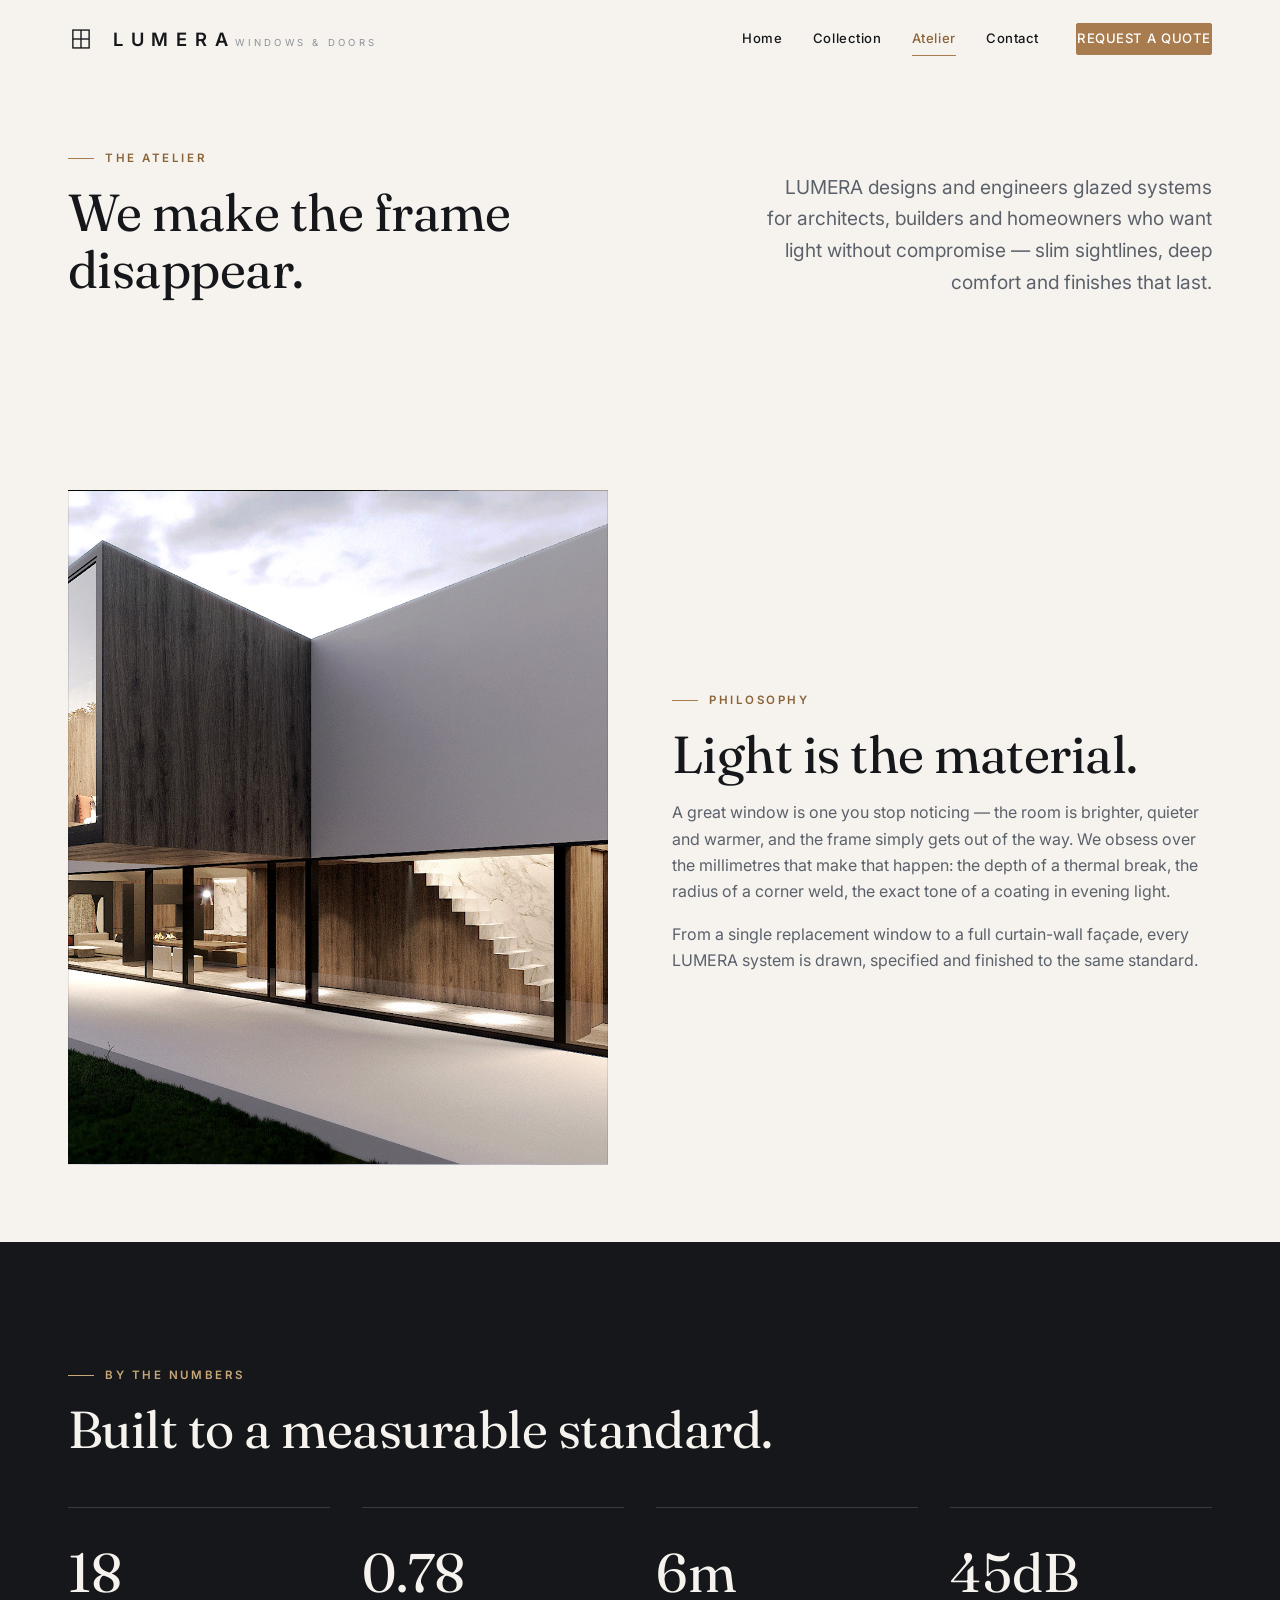
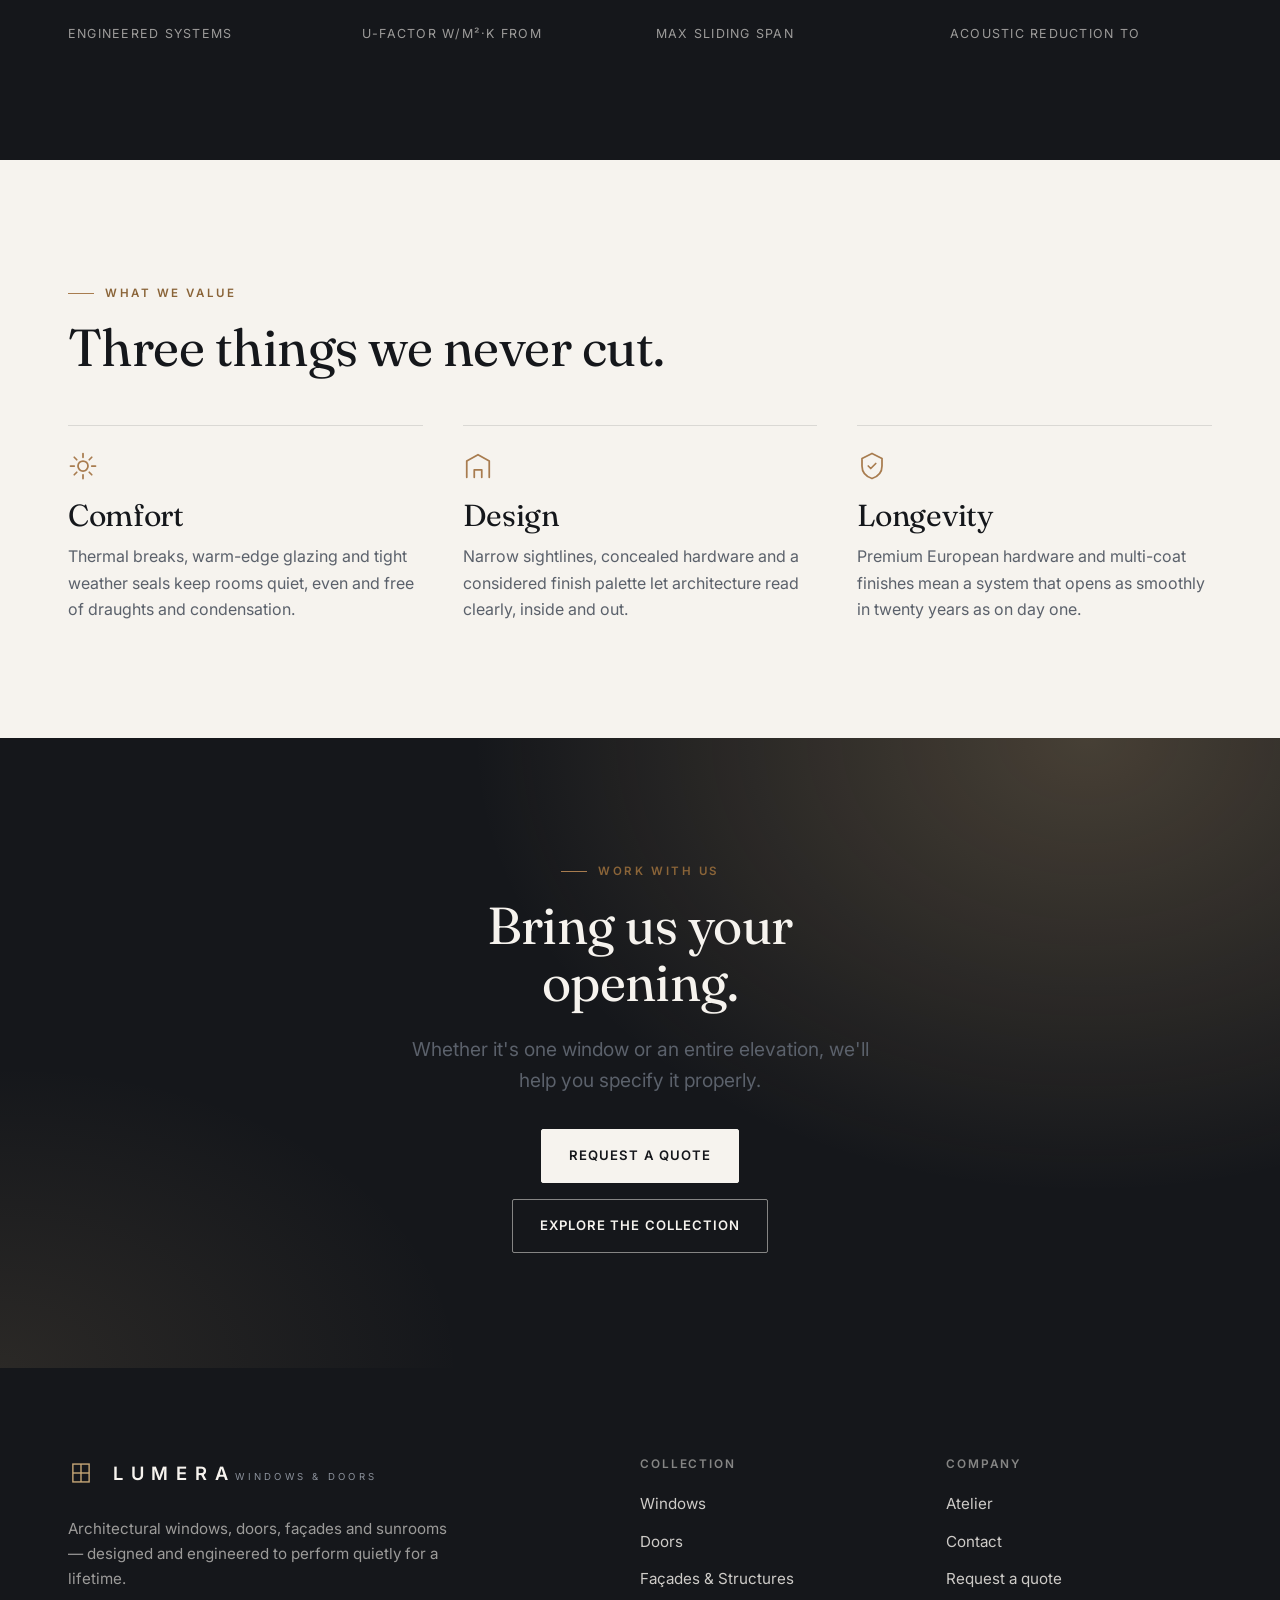
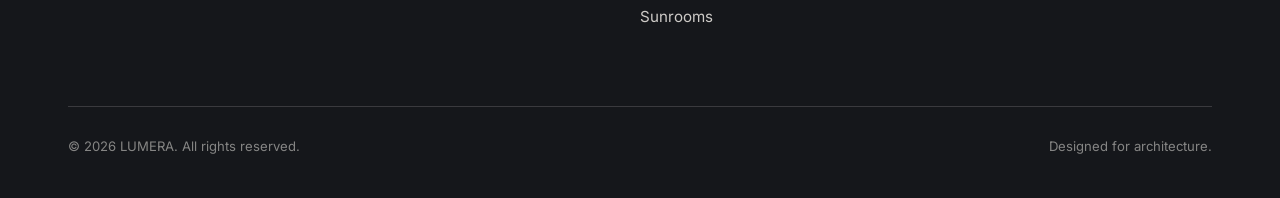
==== commit 89055e4f: "Add real product photography, correlated per product Extracted the genuine product renders from the " ====
--- a/about.html
+++ b/about.html
@@ -46,7 +46,7 @@
     <section class="section section--tight">
       <div class="container">
         <div class="split">
-          <div class="split__media reveal" data-scene="Curtain Wall" data-scene-label="Glazed façade"></div>
+          <div class="split__media reveal" data-photo="exterior"></div>
           <div class="reveal">
             <span class="eyebrow">Philosophy</span>
             <h2>Light is the material.</h2>
@@ -149,6 +149,7 @@
 
   <script src="assets/js/products.js"></script>
   <script src="assets/js/art.js"></script>
+  <script src="assets/js/photos.js"></script>
   <script src="assets/js/main.js"></script>
 </body>
 </html>
--- a/assets/css/styles.css
+++ b/assets/css/styles.css
@@ -283,6 +283,15 @@
   background: radial-gradient(closest-side, rgba(255, 234, 200, 0.5), transparent 72%);
   filter: blur(8px);
 }
+.hero__photo { position: absolute; inset: 0; width: 100%; height: 100%; object-fit: cover; }
+[data-photo].has-photo { background-size: cover; background-position: center; }
+/* darken photo-backed category cards so the label stays readable */
+.cat-card__art.has-photo::after { background: linear-gradient(180deg, rgba(21,23,27,0) 28%, rgba(21,23,27,0.78) 100%); }
+.cat-card__art.has-photo .cat-card__lines { opacity: 0.18; }
+.cat-card:has(.cat-card__art.has-photo) .cat-card__title { color: var(--bone); }
+.cat-card:has(.cat-card__art.has-photo) .cat-card__index { color: var(--bronze-soft); }
+.cat-card:has(.cat-card__art.has-photo) .cat-card__count { color: rgba(246,243,238,0.85); }
+
 .hero__scrim {
   position: absolute;
   inset: 0;
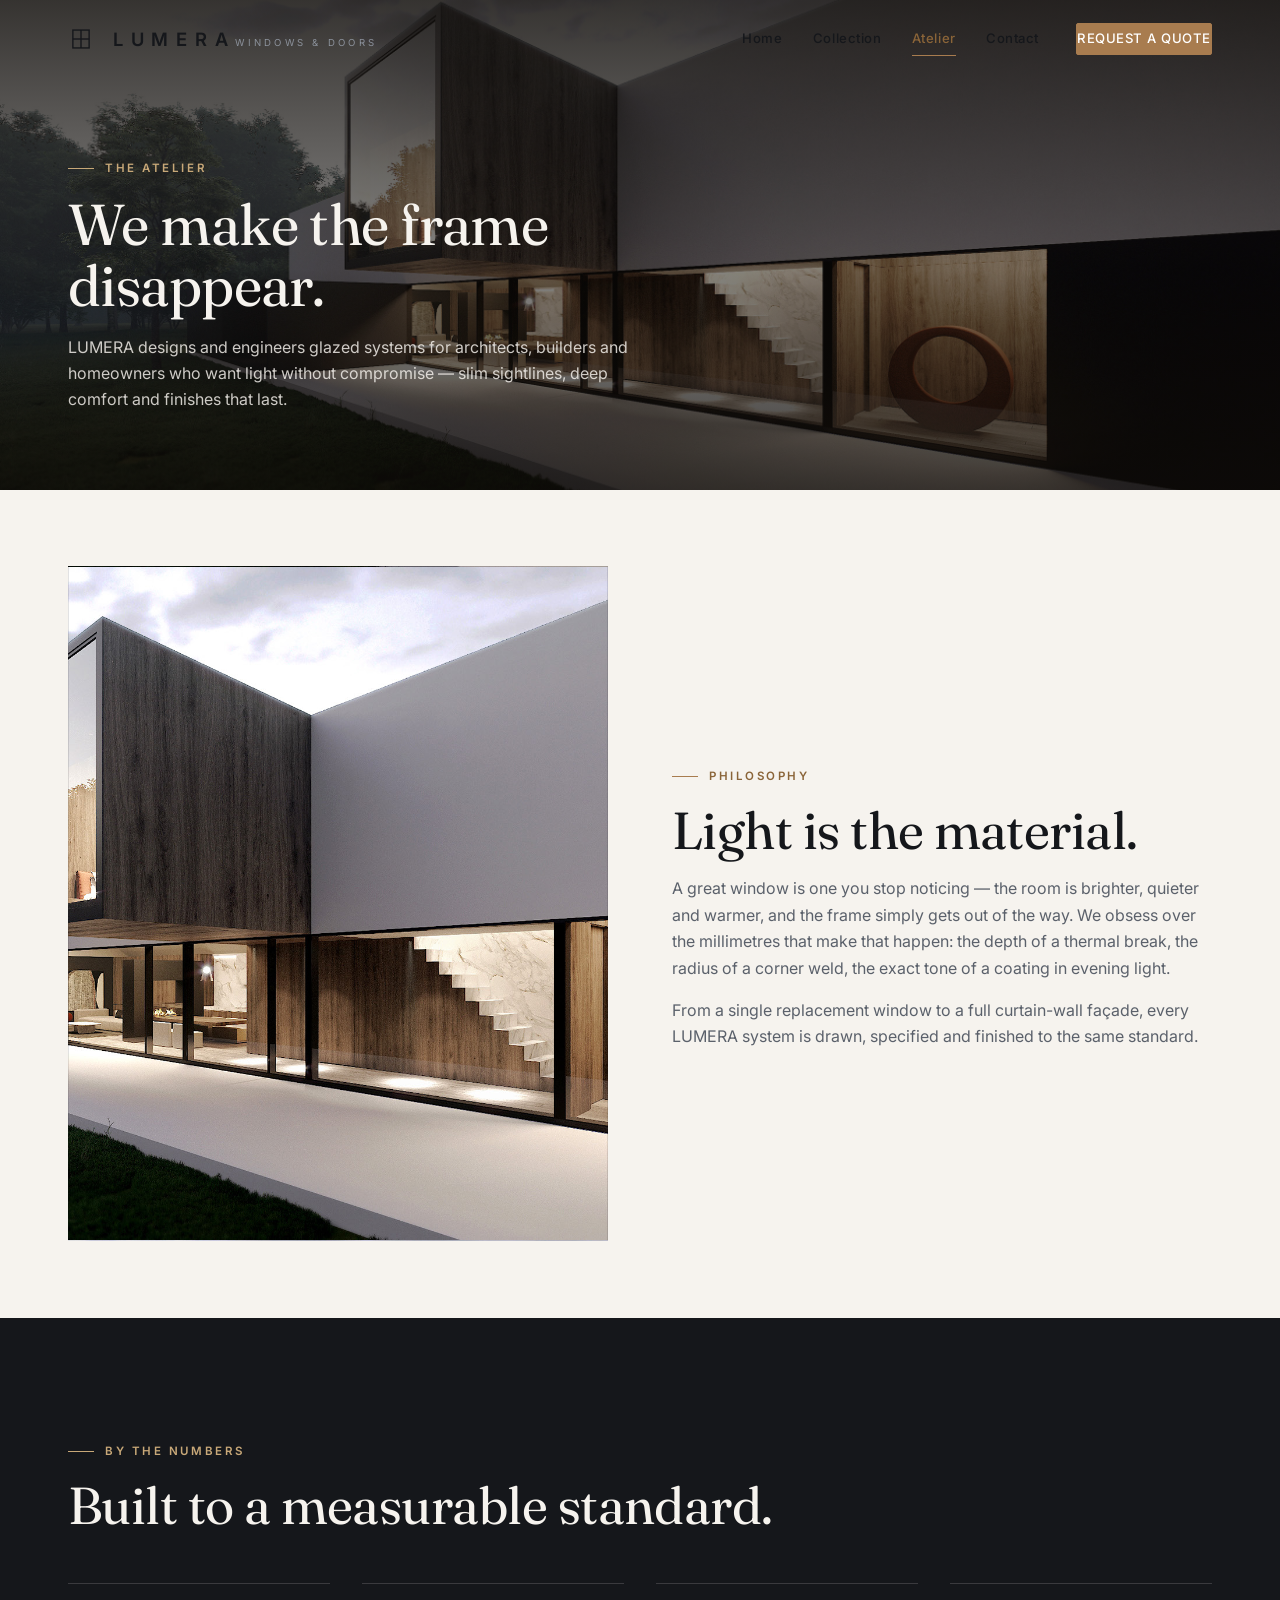
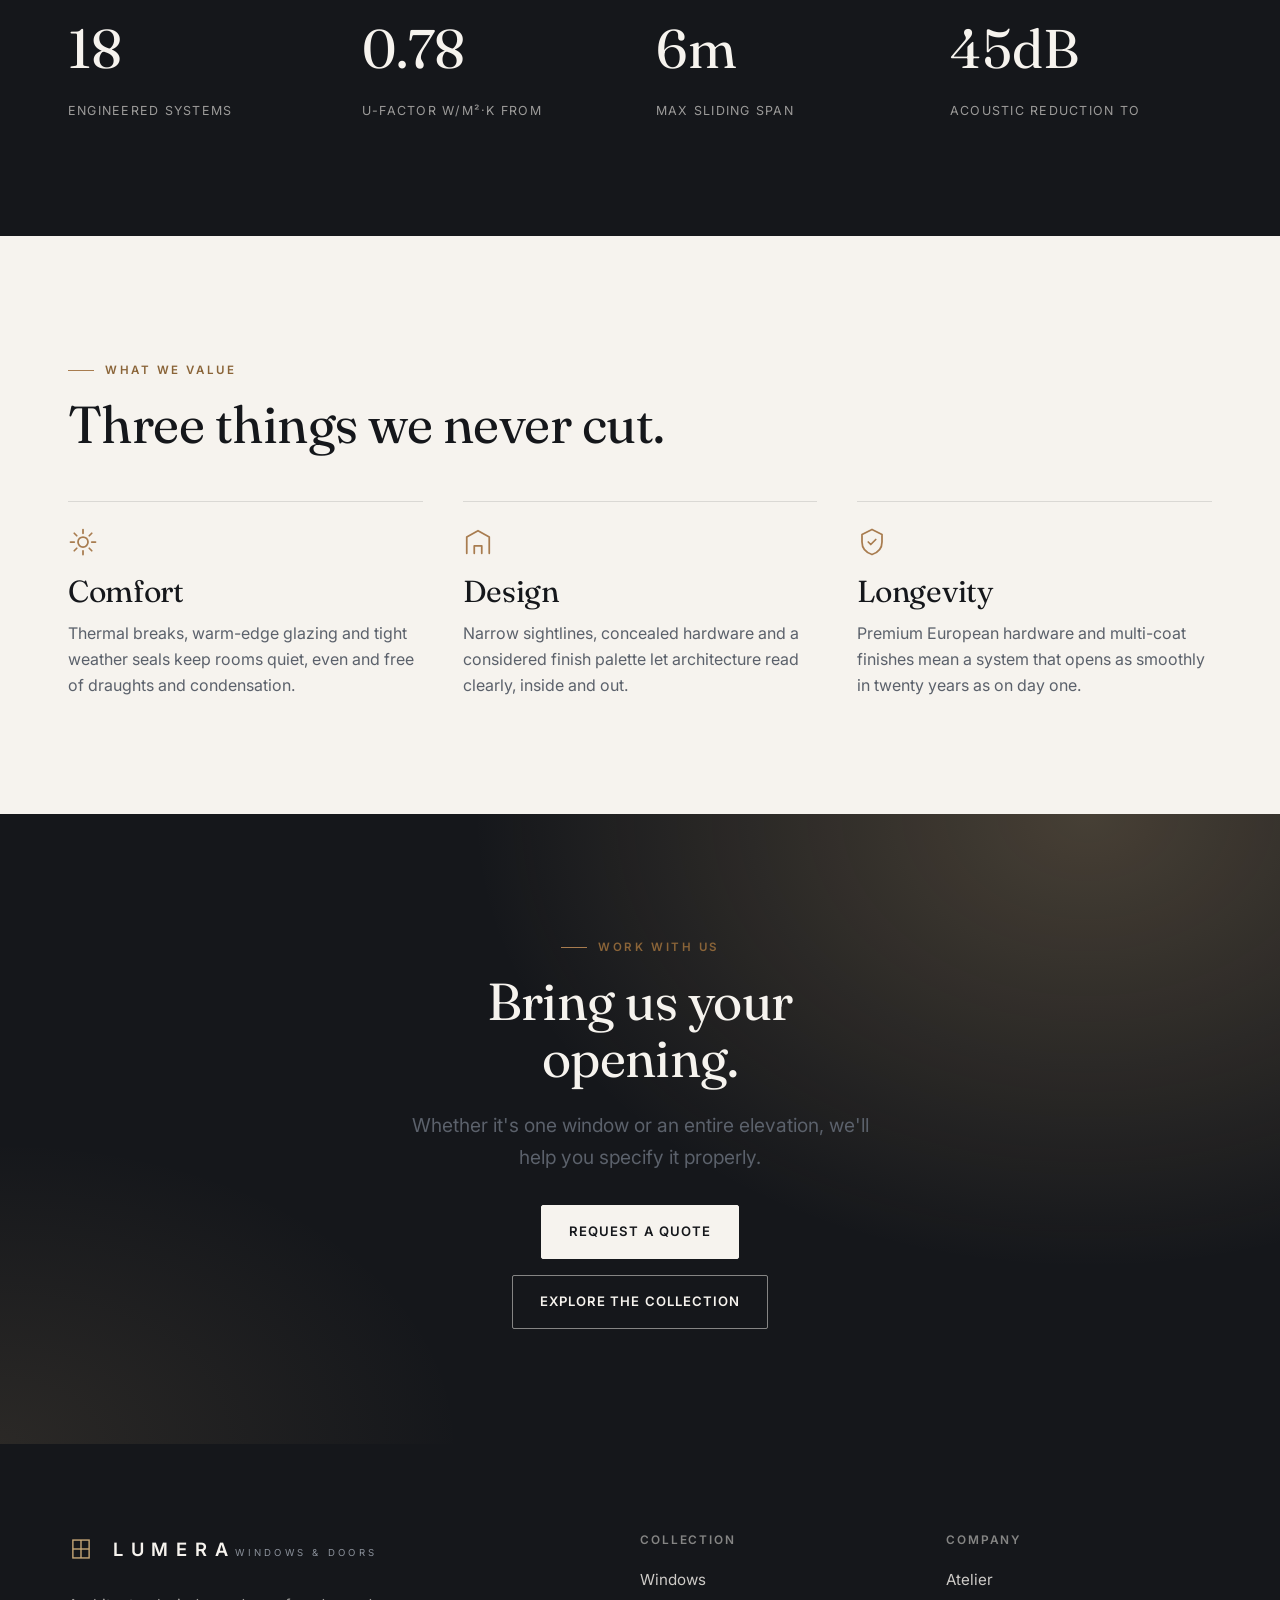
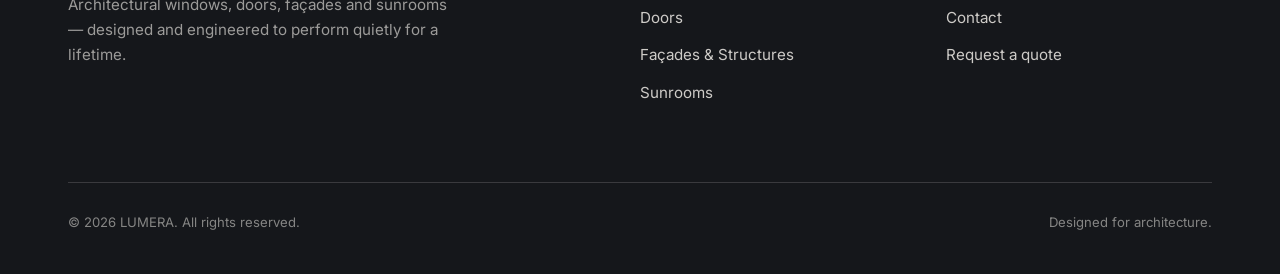
==== commit 47ecee04: "Perfect presentation: cinematic banners, premium hover, full review - Collection / Contact / Atelier" ====
--- a/about.html
+++ b/about.html
@@ -29,17 +29,12 @@
   </header>
 
   <main>
-    <section class="section" style="padding-top:140px">
-      <div class="container">
-        <div class="section-head section-head--split">
-          <div class="reveal">
-            <span class="eyebrow">The atelier</span>
-            <h2>We make the frame disappear.</h2>
-          </div>
-          <div class="section-head__aside reveal">
-            <p class="lead">LUMERA designs and engineers glazed systems for architects, builders and homeowners who want light without compromise — slim sightlines, deep comfort and finishes that last.</p>
-          </div>
-        </div>
+    <section class="collection-hero" data-photo="exterior">
+      <div class="collection-hero__overlay"></div>
+      <div class="container collection-hero__inner reveal">
+        <span class="eyebrow">The atelier</span>
+        <h1>We make the frame disappear.</h1>
+        <p>LUMERA designs and engineers glazed systems for architects, builders and homeowners who want light without compromise — slim sightlines, deep comfort and finishes that last.</p>
       </div>
     </section>
 
--- a/assets/css/styles.css
+++ b/assets/css/styles.css
@@ -285,6 +285,21 @@
 }
 .hero__photo { position: absolute; inset: 0; width: 100%; height: 100%; object-fit: cover; }
 [data-photo].has-photo { background-size: cover; background-position: center; }
+/* all framed media fills its box + premium slow zoom on hover */
+.pcard__media img, .detail__media img, .split__media img { width: 100%; height: 100%; object-fit: cover; }
+.pcard__media img { transition: transform 0.9s var(--ease); }
+.pcard:hover .pcard__media img { transform: scale(1.05); }
+.detail__media img { transition: transform 1.2s var(--ease); }
+.detail__media:hover img { transform: scale(1.03); }
+/* collection page cinematic banner */
+.collection-hero { position: relative; padding-top: 150px; padding-bottom: clamp(3rem, 6vw, 5rem); color: var(--bone); overflow: hidden; background: var(--ink); }
+.collection-hero.has-photo { background-size: cover; background-position: center; }
+.collection-hero__overlay { position: absolute; inset: 0; background: linear-gradient(180deg, rgba(15,12,9,0.84) 0%, rgba(15,12,9,0.5) 55%, rgba(15,12,9,0.8) 100%); }
+.collection-hero__inner { position: relative; z-index: 1; }
+.collection-hero .eyebrow { color: var(--bronze-soft); }
+.collection-hero .eyebrow::before { background: var(--bronze-soft); }
+.collection-hero h1 { font-family: var(--serif); font-weight: 400; font-size: clamp(2.2rem, 5vw, 3.6rem); margin-top: 1rem; max-width: 18ch; line-height: 1.06; }
+.collection-hero p { color: rgba(246,243,238,0.82); max-width: 56ch; margin-top: 1.1rem; }
 /* darken photo-backed category cards so the label stays readable */
 .cat-card__art.has-photo::after { background: linear-gradient(180deg, rgba(21,23,27,0) 28%, rgba(21,23,27,0.78) 100%); }
 .cat-card__art.has-photo .cat-card__lines { opacity: 0.18; }
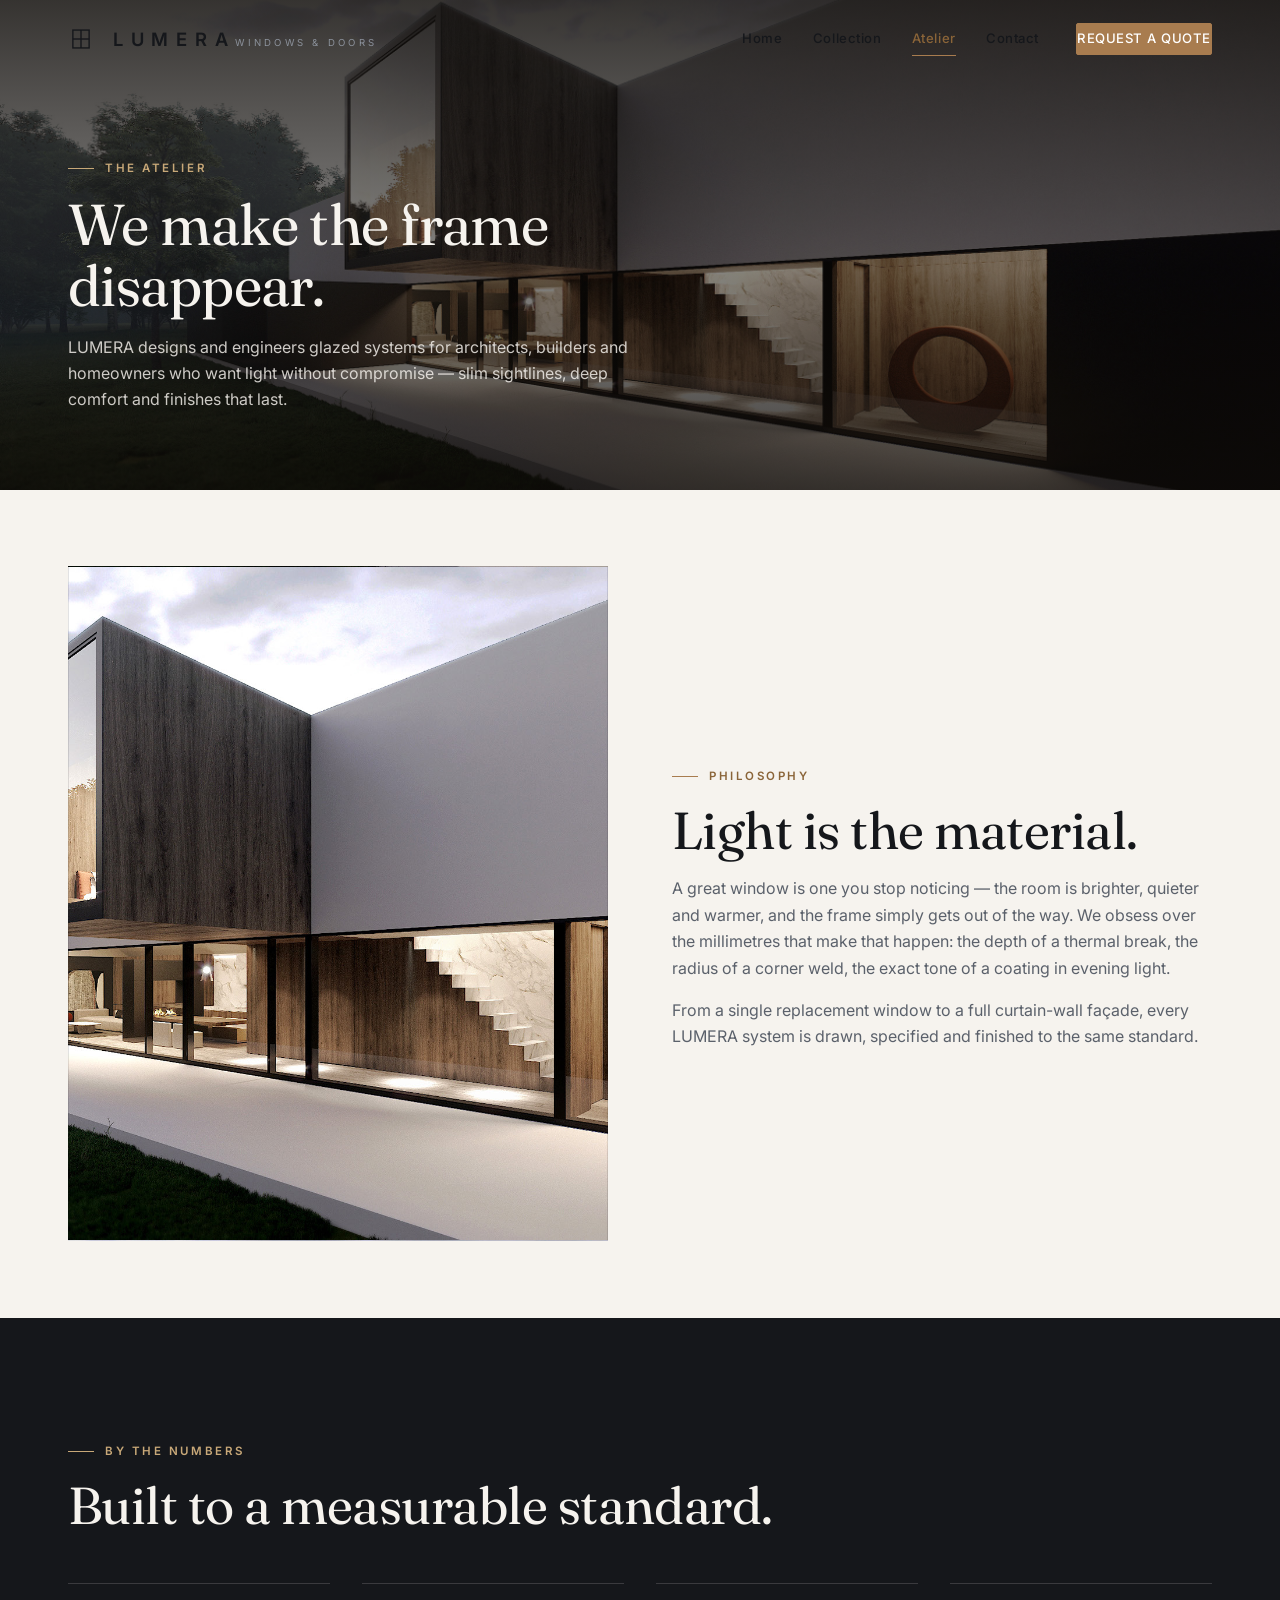
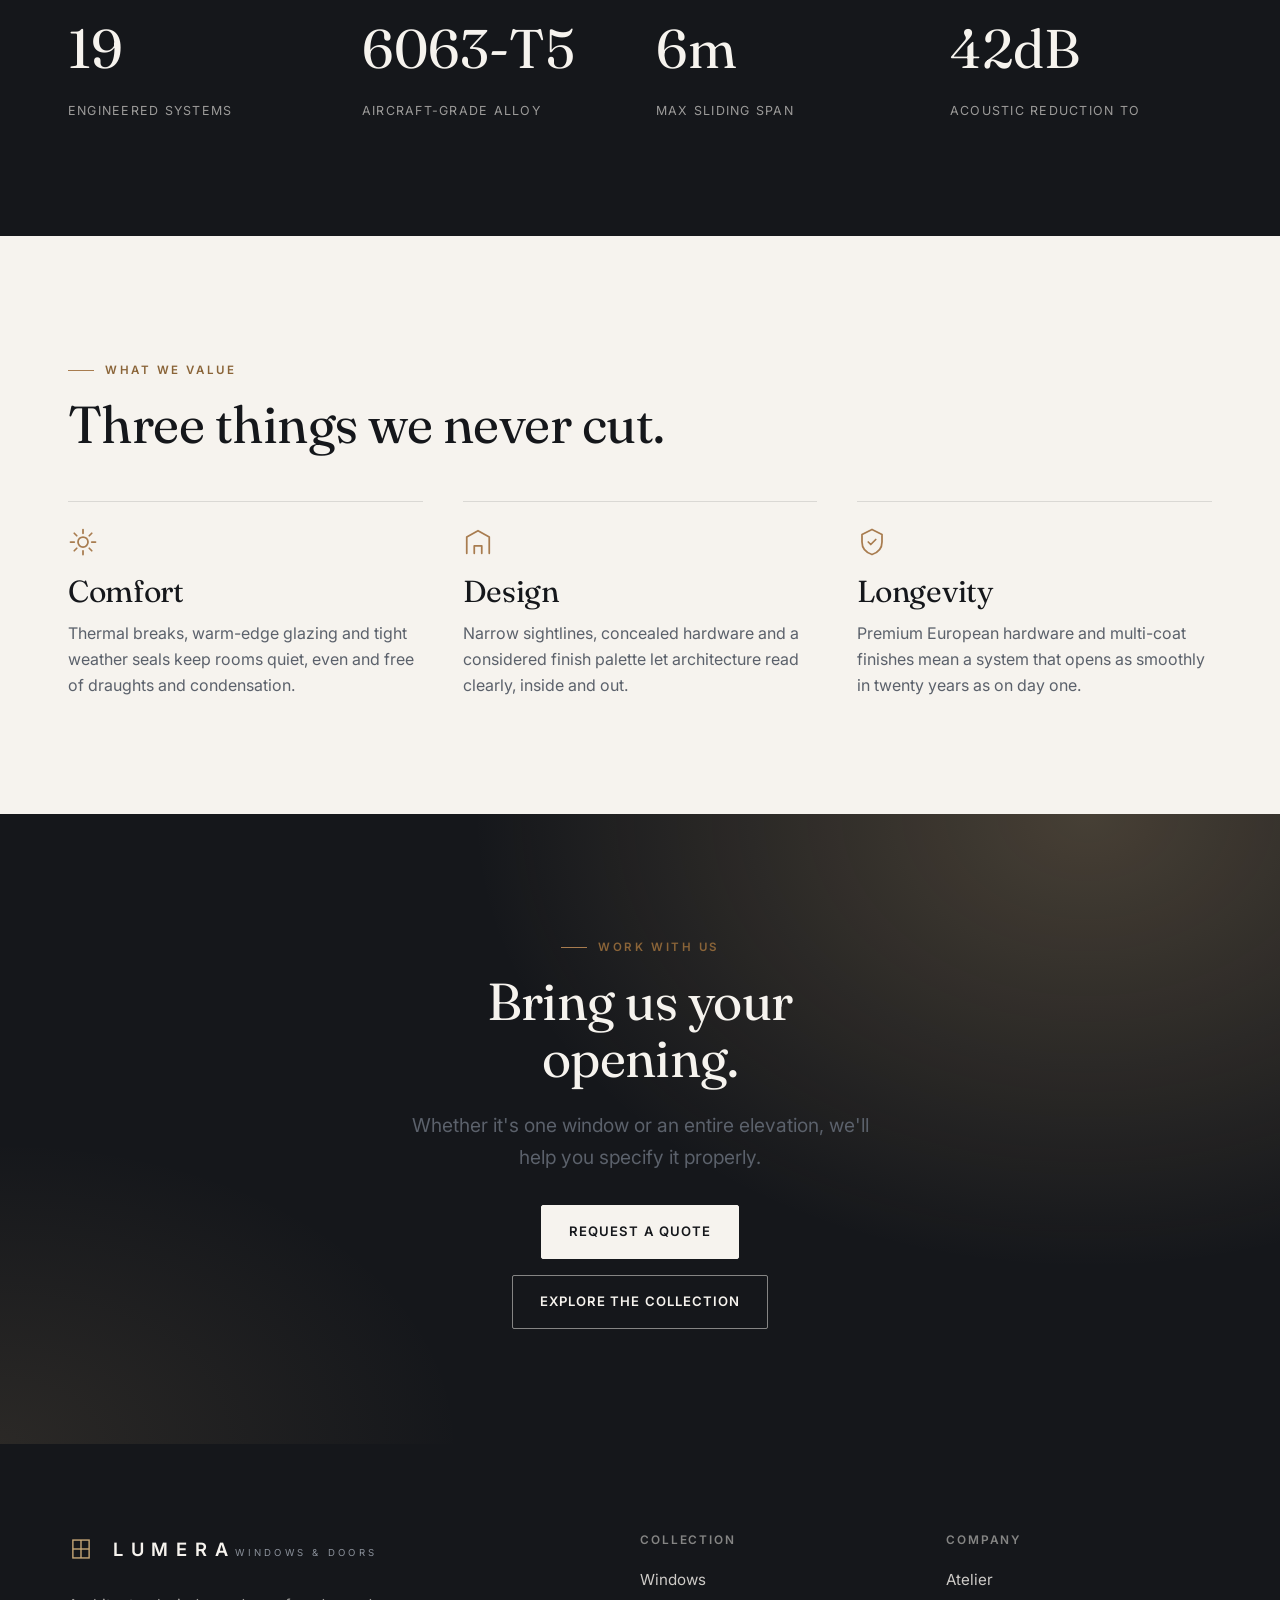
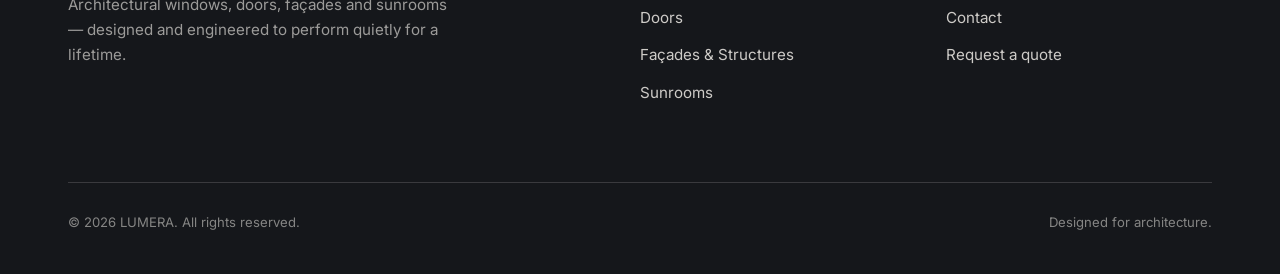
==== commit 37f84792: "Rework catalogue from source PDF: real products, full specs, sizes, cut sections - Replace the 18-pr" ====
--- a/about.html
+++ b/about.html
@@ -59,10 +59,10 @@
           <h2>Built to a measurable standard.</h2>
         </div>
         <dl class="grid stats">
-          <div class="stat reveal"><dd>18</dd><dt>Engineered systems</dt></div>
-          <div class="stat reveal"><dd>0.78</dd><dt>U-factor W/m²·K from</dt></div>
+          <div class="stat reveal"><dd>19</dd><dt>Engineered systems</dt></div>
+          <div class="stat reveal"><dd>6063-T5</dd><dt>Aircraft-grade alloy</dt></div>
           <div class="stat reveal"><dd>6m</dd><dt>Max sliding span</dt></div>
-          <div class="stat reveal"><dd>45dB</dd><dt>Acoustic reduction to</dt></div>
+          <div class="stat reveal"><dd>42dB</dd><dt>Acoustic reduction to</dt></div>
         </dl>
       </div>
     </section>
--- a/assets/css/styles.css
+++ b/assets/css/styles.css
@@ -588,6 +588,37 @@
 .detail__cols { display: grid; gap: clamp(2rem, 5vw, 3.5rem); margin-top: clamp(3rem, 6vw, 5rem); }
 @media (min-width: 880px) { .detail__cols { grid-template-columns: 1fr 1fr; } }
 
+/* product detail — main column + sticky data side panel */
+.detail__layout { display: grid; gap: clamp(2rem, 4vw, 3.25rem); margin-top: 2rem; align-items: start; }
+@media (min-width: 1000px) { .detail__layout { grid-template-columns: 1.5fr 1fr; } }
+.detail__main { min-width: 0; }
+.detail__main .detail__media { position: relative; top: auto; }
+.detail__body { margin-top: clamp(1.6rem, 3vw, 2.4rem); }
+.detail__panel {
+  position: sticky; top: 96px;
+  background: var(--white);
+  border: 1px solid var(--line);
+  padding: clamp(1.4rem, 2.2vw, 2rem);
+  box-shadow: var(--shadow);
+}
+@media (max-width: 999px) { .detail__panel { position: relative; top: 0; } }
+.panel__head { padding-bottom: 1.2rem; border-bottom: 1px solid var(--line); }
+.panel__name { font-family: var(--serif); font-weight: 400; font-size: 1.45rem; line-height: 1.14; margin-top: 0.7rem; }
+.panel__code { display: inline-block; margin-top: 0.5rem; font-family: var(--serif); font-size: 0.85rem; color: var(--ink-soft); }
+.panel__group { padding-block: 1.25rem; border-bottom: 1px solid var(--line-soft); }
+.panel__group:last-of-type { border-bottom: 0; padding-bottom: 0.25rem; }
+.panel__group h4 { font-family: var(--sans); font-size: 0.7rem; letter-spacing: 0.16em; text-transform: uppercase; color: var(--ink-faint); font-weight: 600; margin-bottom: 0.6rem; }
+.panel__group dl { margin: 0; }
+.panel__row { display: grid; grid-template-columns: 1fr auto; gap: 1rem; padding: 0.5rem 0; border-bottom: 1px solid var(--line-soft); align-items: baseline; }
+.panel__row:last-child { border-bottom: 0; }
+.panel__row dt { color: var(--ink-soft); font-size: 0.88rem; }
+.panel__row dd { font-weight: 500; font-size: 0.9rem; text-align: right; }
+.panel__cta { margin-top: 1.5rem; }
+.panel__cta .btn { width: 100%; justify-content: center; }
+.detail__panel .chips { margin-top: 0; }
+.panel__cut { background: linear-gradient(160deg, #f2efe9, #e4ded2); border: 1px solid var(--line); display: grid; place-items: center; padding: 1rem; }
+.panel__cut img { width: auto; max-width: 100%; max-height: 340px; object-fit: contain; display: block; }
+
 /* ==========================================================================
    CTA band
    ========================================================================== */
